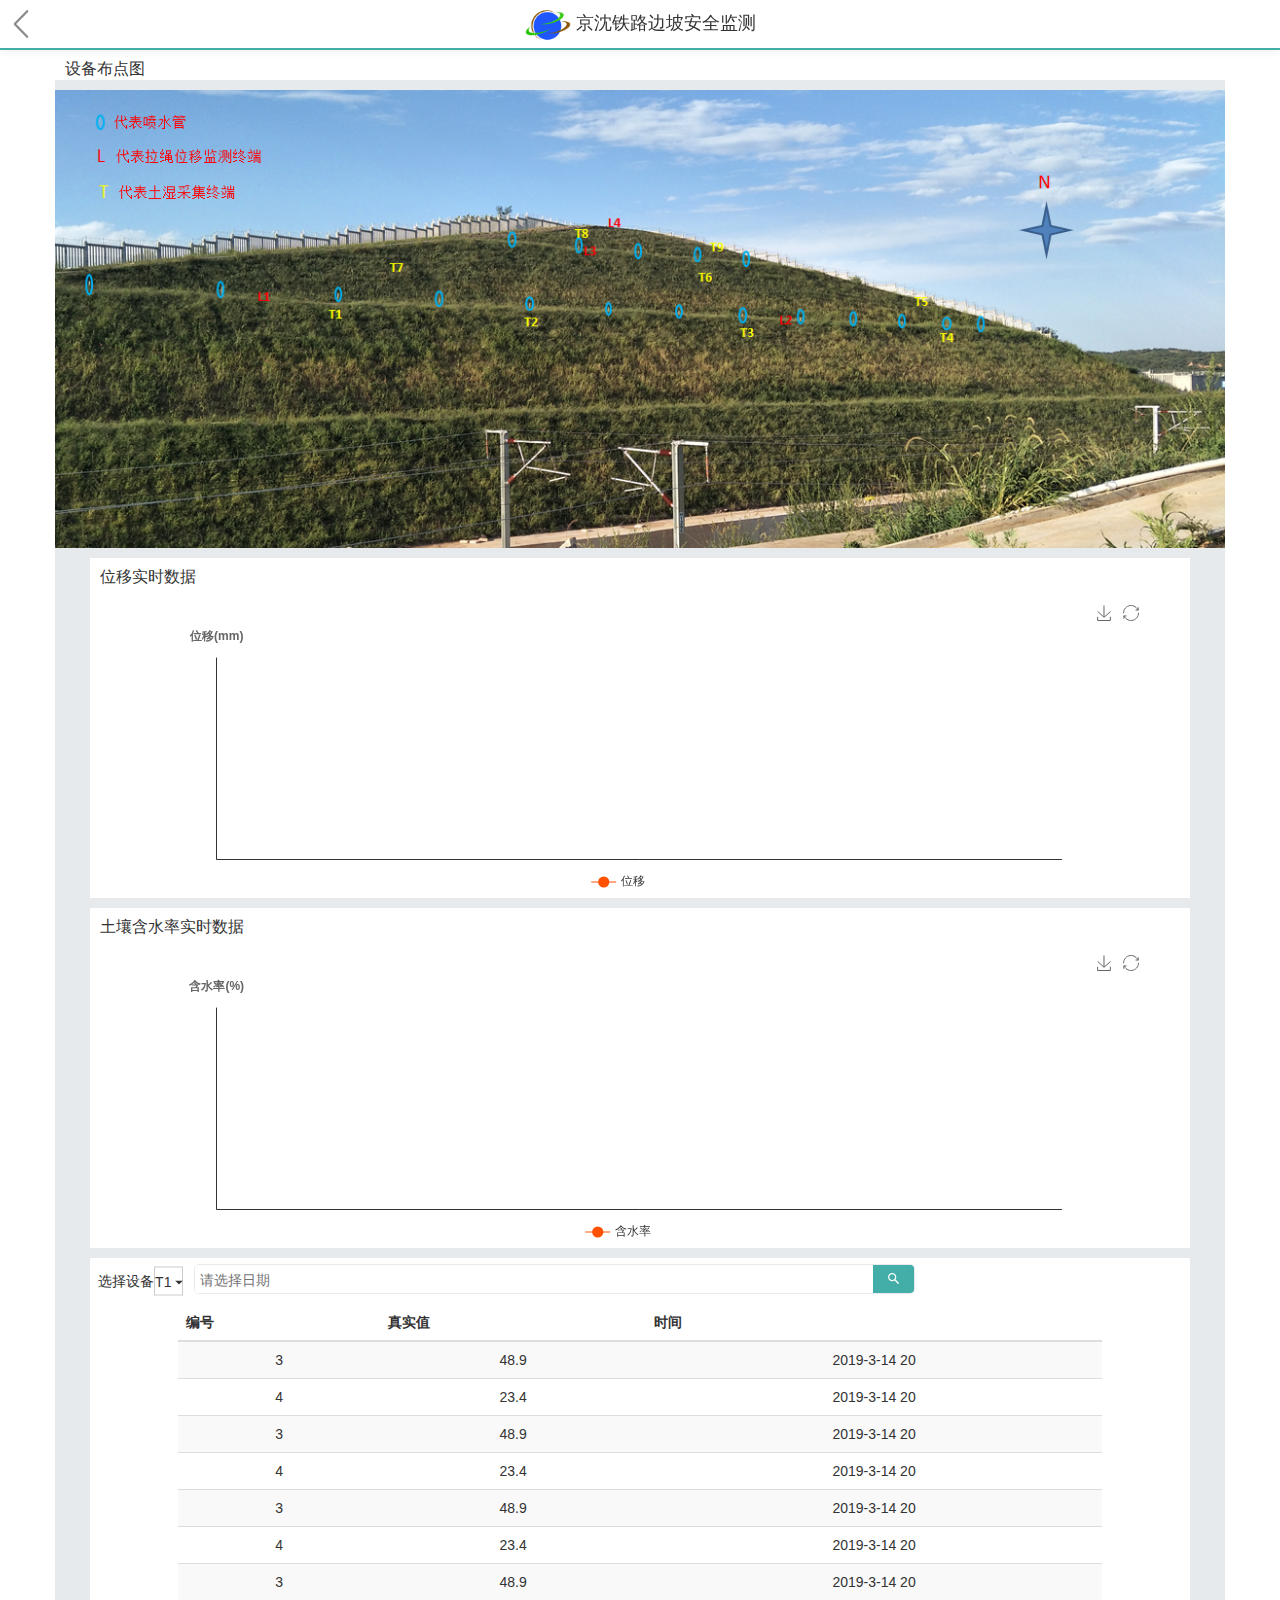
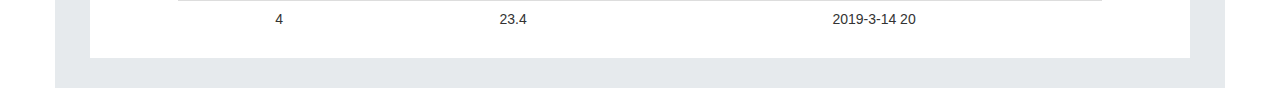
==== index.html @ e41fd91d "'jingshen'" ====
<!DOCTYPE html>
<html lang="en">
<head>
	<meta charset="utf-8">
	<meta http-equiv="X-UA-Compatible" content="IE=edge">
	<meta name="viewport" content="width=device-width, initial-scale=1">

	<link rel="stylesheet" href="./css/reset.css">
	<link rel="stylesheet" href="./css/index.css">
	<link rel="stylesheet" href="./css/bootstrap.css"/>

	<link href="css/mobiscroll.css" rel="stylesheet" />
	<link href="css/mobiscroll_date.css" rel="stylesheet" />
	<title>title</title>
</head>
<body>
	<div class="body">
		<div class="header">
			<img class="jiantou" src="./images/jiantou.png" alt="">
			<img src="./images/980.png" alt="">
			<span>京沈铁路边坡安全监测</span>
		</div>
		<div class="container">
			<div class="index_header1">
				<p>设备布点图</p>
				<div class="p1">
					<img src="./images/cheng.png" alt="" class="img-responsive center-block">
				</div>
			</div>
			<div class="chart_1 index" id="chart_1">
				<p>位移实时数据</p>
				<div id="main_1"></div>
			</div>
			<div class="chart_2 index" id="chart_1_1">
				<p>土壤含水率实时数据</p>
				<div id="main_2"></div>
			</div>
			<div class="history" id="history">
				<div class="history_header">
					<p class="jk">选择设备</p>
					<div class="dropdown">
						<button class="btn btn-default dropdown-toggle" type="button" id="dropdownMenu1" data-toggle="dropdown" aria-haspopup="true" aria-expanded="true">
							T1
							<span class="caret"></span>
						</button>
						<ul id="select1" class="dropdown-menu che" aria-labelledby="dropdownMenu1">
							<li><a href="javascript:;">T1</a></li>
							<li><a href="javascript:;">T2</a></li>
							<li><a href="javascript:;">T3</a></li>
							<li><a href="javascript:;">T4</a></li>
							<li><a href="javascript:;">T5</a></li>
							<li><a href="javascript:;">T6</a></li>
							<li><a href="javascript:;">T7</a></li>
							<li><a href="javascript:;">T8</a></li>
							<li><a href="javascript:;">T9</a></li>
							<li><a href="javascript:;">L1</a></li>
							<li><a href="javascript:;">L2</a></li>
							<li><a href="javascript:;">L3</a></li>
							<li><a href="javascript:;">L4</a></li>
						</ul>
					</div>
					<div class="time_div">
						<div class="start_">
							<!--<p>请选择日期</p>-->
							<!--<div class="start_time"></div>--><!--id="end_time"-->
							<input type="text" class="sang_Calender1"
										 name="USER_AGE" id="end_time" readonly class="input" placeholder="请选择日期"/>
							<div class="button_01"></div>
						</div>
						<!--<div class="end_">
							<p>到</p>
							&lt;!&ndash;<div class="end_time"></div>&ndash;&gt;
							<input type="text" class="sang_Calender" id="end_time" placeholder="" />
						</div>-->

					</div>
				</div>
				<div>
						<table class="table table-striped weilan_table">
							<thead>
							<tr>
								<th>编号</th>
								<th>真实值</th>
								<th class="start_n2">时间</th>
							</tr>
							</thead>
							<tbody>
								<tr>
									<td>3</td>
									<td>48.9</td>
									<td class="goal_n2">2019-3-14 20</td>
								</tr>
								<tr>
									<td>4 </td>
									<td>23.4</td>
									<td class="goal_n2">2019-3-14 20</td>
								</tr>
								<tr>
									<td>3</td>
									<td>48.9</td>
									<td class="goal_n2">2019-3-14 20</td>
								</tr>
								<tr>
									<td>4 </td>
									<td>23.4</td>
									<td class="goal_n2">2019-3-14 20</td>
								</tr>
								<tr>
									<td>3</td>
									<td>48.9</td>
									<td class="goal_n2">2019-3-14 20</td>
								</tr>
								<tr>
									<td>4 </td>
									<td>23.4</td>
									<td class="goal_n2">2019-3-14 20</td>
								</tr>
								<tr>
									<td>3</td>
									<td>48.9</td>
									<td class="goal_n2">2019-3-14 20</td>
								</tr>
								<tr>
									<td>4 </td>
									<td>23.4</td>
									<td class="goal_n2">2019-3-14 20</td>
								</tr>
							</tbody>
						</table>
					</div>

			</div>
			<!--<input type="text" name="USER_AGE" id="USER_AGE" readonly
						 class="input" placeholder="请填写你的出生日期" />-->
		</div>
	</div>

	<script src="./js/browser.js"></script> <!--不同浏览器兼容es6-->
	<script src="./js/jquery.min.js"></script>
	<script src="./js/mobiscroll_date.js" charset="gb2312"></script>
	<script src="./js/mobiscroll.js"></script>
	<script src="./js/jquery.cookie.js"></script>
	<script src="./js/echarts.js"></script>
	<script src="./js/monitor.js"></script>
	<script src="./js/base.js"></script>
	<script type="text/javascript" src="./js/datetime.js"></script>
	<script src="./js/bootstrap.js"></script>
	<script type="text/babel" src="./js/index.js"></script>

	<script type="text/javascript">
		$(function () {
			var currYear = (new Date()).getFullYear();
			var opt={};
			opt.date = {preset : 'date'};
			opt.datetime = {preset : 'datetime'};
			opt.time = {preset : 'time'};
			opt.default = {
				theme: 'android-ics light', //皮肤样式
				display: 'modal', //显示方式
				mode: 'scroller', //日期选择模式
				dateFormat: 'yyyy-mm-dd',
				lang: 'zh',
				showNow: true,
				nowText: "今天",
				startYear: currYear - 50, //开始年份
				endYear: currYear + 10 //结束年份
			};

			$("#end_time").mobiscroll($.extend(opt['date'], opt['default']));

		});
	</script>

</body>
</html>
---- css/index.css ----
html,body{
  /*height: 100%;*/
}

.body{
  /*height: 100%;*/
  position: relative;
}
.header{
  width: 100%;
  height: 50px;
  background: #fff;
  display: flex;
  justify-content: center;
  align-items: center;
  border-bottom: 2px solid  #43aea8;
  box-shadow: 0 2px 8px rgba(0,0,0,.06);
  font-size: 18px;
  font-family: 微软雅黑;
  position: fixed;
  top:0;
  z-index: 999;
}
.header img{
  height: 46px;
  margin-right: 5px;
}
.header .jiantou{
  position: absolute;
  left: 8px;
  width: 26px;
  height: 28px;
  margin-right: -1px;
}

.container{
  /*height: 100%;*/
  background: #e6eaed;
  margin-top: 50px;
  padding-bottom: 30px;
}
.index_header1 p,.index p{
  height: 30px;
  background: #fff;
  font-size: 16px;
  line-height: 30px;
  font-family: 微软雅黑;
  padding: 4px 10px;
}
.index_header1 img{
  width: 100%;
}
.index{
  width: 94%;
  background: #fff;
  margin: 10px auto;
}
.index div{
  width: 96%;
  height: 300px;
  /*style="width: 320px;height:280px;"*/
}
.chart_1 div>:nth-child(2){
  width: 35%;
  height: 30%;
  margin-right: 2%;
}
.chart_2 div>:nth-child(2){
  width: 35%;
  height: 69%;
  margin-right: 2%;
  display: none;
}

.history{
  width: 94%;
  background: #fff;
  margin:0 auto;
  padding-bottom: 20px;
}
.history_header{
  height: 46px;
  display:flex;
  justify-content: flex-start;
  margin-left: 8px;
}

.history_header .jk{
  font-size: 14px;
  line-height: 46px;
}
.dropdown{
  width: 30px;
  height: 46px;
  position: relative;
}
.dropdown button{
  position: absolute;
  top:50%;
  transform: translate(0,-50%);
}
.dropdown button{
  width: 29px;
  height: 29px;
}
.time_div{
  width: 66%;
  height: 30px;
  margin: 6px 0 0 10px;
  border: 1px solid #e6eaed;
  border-radius: 5px;
  overflow: hidden;
}
.time_div p{
  width: 90px;
  height: 30px;
  font-size: 14px;
  background: #e6eaed;
  line-height: 30px;
  text-align: center;
  display: inline-block;
}
.time_div input{
  border: 0px solid;
  width: 140px;
  height: 30px;
  padding-left: 5px;
}
.button_01{
  background: #43aea8 url(../images/icon.png) no-repeat -32px -581px;
  width: 41px;
  height: 30px;
  float: right;
  margin-left: 5px;
  cursor: pointer;
  display: inline-block;
}
.history table{
  margin: 0 auto;
  width: 84%;
}
.history table tr{
  height: 37px;
}
.history table th{
  font-size: 14px;
  font-weight: bold;
  border-bottom: 2px solid #ddd;
}
.history table td{
  border-top: 1px solid #ddd;
  text-align: center;
}
.history table tbody>tr:nth-child(odd){
  background: #f9f9f9;
}
---- css/mobiscroll.css ----
.dw-trans .dw-persp {
    overflow: hidden;
    perspective: 1000;
    -webkit-perspective: 1000;
    -moz-perspective: 1000;
}
.dw-trans .dwwb {
    -webkit-backface-visibility: hidden;
}
.dw-in {
    animation-timing-function: ease-out;
    animation-duration: 350ms;
    -webkit-animation-timing-function: ease-out;
    -webkit-animation-duration: 350ms;
    -moz-animation-timing-function: ease-out;
    -moz-animation-duration: 350ms;
}
.dw-out {
    animation-timing-function: ease-in;
    animation-duration: 350ms;
    -webkit-animation-timing-function: ease-in;
    -webkit-animation-duration: 350ms;
    -moz-animation-timing-function: ease-in;
    -moz-animation-duration: 350ms;
}
.dw-flip,
.dw-swing,
.dw-slidehorizontal,
.dw-slidevertical,
.dw-slidedown,
.dw-slideup,
.dw-fade {
    backface-visibility: hidden;
    transform: translateX(0);
    -webkit-backface-visibility: hidden;
    -webkit-transform: translateX(0);
    -moz-backface-visibility: hidden;
    -moz-transform: translateX(0);
}
.dw-swing,
.dw-slidehorizontal,
.dw-slidevertical,
.dw-slidedown,
.dw-slideup,
.dw-fade {
    transform-origin: 0 0;
    -webkit-transform-origin: 0 0;
    -moz-transform-origin: 0 0;
}
.dw-flip,
.dw-pop {
    transform-origin: 50% 50%;
    -webkit-transform-origin: 50% 50%;
    -moz-transform-origin: 50% 50%;
}
.dw-pop.dw-in {
    opacity: 1;
    transform: scale(1);
    animation-name: dw-p-in;
    -webkit-animation-name: dw-p-in;
    -webkit-transform: scale(1);
    -moz-animation-name: dw-p-in;
    -moz-transform: scale(1);
}
.dw-pop.dw-out {
    opacity: 0;
    animation-name: dw-p-out;
    -webkit-animation-name: dw-p-out;
    -moz-animation-name: dw-p-out;
}
.dw-flip.dw-in {
    opacity: 1;
    transform: scale(1);
    animation-name: dw-fl-in;
    -webkit-animation-name: dw-fl-in;
    -webkit-transform: scale(1);
    -moz-animation-name: dw-fl-in;
    -moz-transform: scale(1);
}
.dw-flip.dw-out {
    opacity: 0;
    animation-name: dw-fl-out;
    -webkit-animation-name: dw-fl-out;
    -moz-animation-name: dw-fl-out;
}
.dw-swing.dw-in {
    opacity: 1;
    transform: scale(1);
    animation-name: dw-sw-in;
    -webkit-animation-name: dw-sw-in;
    -webkit-transform: scale(1);
    -moz-animation-name: dw-sw-in;
    -moz-transform: scale(1);
}
.dw-swing.dw-out {
    opacity: 0;
    animation-name: dw-sw-out;
    -webkit-animation-name: dw-sw-out;
    -moz-animation-name: dw-sw-out;
}
.dw-slidehorizontal.dw-in {
    opacity: 1;
    transform: scale(1);
    animation-name: dw-sh-in;
    -webkit-animation-name: dw-sh-in;
    -webkit-transform: scale(1);
    -moz-animation-name: dw-sh-in;
    -moz-transform: scale(1);
}
.dw-slidehorizontal.dw-out {
    opacity: 0;
    animation-name: dw-sh-out;
    -webkit-animation-name: dw-sh-out;
    -moz-animation-name: dw-sh-out;
}
.dw-slidevertical.dw-in {
    opacity: 1;
    animation-name: dw-dw-sv-in;
    transform: scale(1);
    -webkit-animation-name: dw-dw-sv-in;
    -webkit-transform: scale(1);
    -moz-animation-name: dw-dw-sv-in;
    -moz-transform: scale(1);
}
.dw-slidevertical.dw-out {
    opacity: 0;
    animation-name: dw-sv-out;
    -webkit-animation-name: dw-sv-out;
    -moz-animation-name: dw-sv-out;
}
.dw-slidedown.dw-in {
    animation-name: dw-sd-in;
    transform: scale(1);
    -webkit-animation-name: dw-sd-in;
    -webkit-transform: scale(1);
    -moz-animation-name: dw-sd-in;
    -moz-transform: scale(1);
}
.dw-slidedown.dw-out {
    animation-name: dw-sd-out;
    -webkit-animation-name: dw-sd-out;
    -moz-animation-name: dw-sd-out;
}
.dw-slideup.dw-in {
    transform: scale(1);
    animation-name: dw-su-in;
    -webkit-animation-name: dw-su-in;
    -webkit-transform: scale(1);
    -moz-animation-name: dw-su-in;
    -moz-transform: scale(1);
}
.dw-slideup.dw-out {
    animation-name: dw-su-out;
    -webkit-animation-name: dw-su-out;
    -moz-animation-name: dw-su-out;
}
.dw-fade.dw-in {
    opacity: 1;
    animation-name: dw-f-in;
    -webkit-animation-name: dw-f-in;
    -moz-animation-name: dw-f-in;
}
.dw-fade.dw-out {
    opacity: 0;
    animation-name: dw-f-out;
    -webkit-animation-name: dw-f-out;
    -moz-animation-name: dw-f-out;
}
/* Fade in */
@keyframes dw-f-in {
    from {
        opacity: 0;
    }
    to {
        opacity: 1;
    }
}
@-webkit-keyframes dw-f-in {
    from {
        opacity: 0;
    }
    to {
        opacity: 1;
    }
}
@-moz-keyframes dw-f-in {
    from {
        opacity: 0;
    }
    to {
        opacity: 1;
    }
}
/* Fade out */
@keyframes dw-f-out {
    from {
        opacity: 1;
    }
    to {
        opacity: 0;
    }
}
@-webkit-keyframes dw-f-out {
    from {
        opacity: 1;
    }
    to {
        opacity: 0;
    }
}
@-moz-keyframes dw-f-out {
    from {
        opacity: 1;
    }
    to {
        opacity: 0;
    }
}
/* Pop in */
@keyframes dw-p-in {
    from {
        opacity: 0;
        transform: scale(0.8);
    }
    to {
        opacity: 1;
        transform: scale(1);
    }
}
@-webkit-keyframes dw-p-in {
    from {
        opacity: 0;
        -webkit-transform: scale(0.8);
    }
    to {
        opacity: 1;
        -webkit-transform: scale(1);
    }
}
@-moz-keyframes dw-p-in {
    from {
        opacity: 0;
        -moz-transform: scale(0.8);
    }
    to {
        opacity: 1;
        -moz-transform: scale(1);
    }
}
/* Pop out */
@keyframes dw-p-out {
    from {
        opacity: 1;
        transform: scale(1);
    }
    to {
        opacity: 0;
        transform: scale(0.8);
    }
}
@-webkit-keyframes dw-p-out {
    from {
        opacity: 1;
        -webkit-transform: scale(1);
    }
    to {
        opacity: 0;
        -webkit-transform: scale(0.8);
    }
}
@-moz-keyframes dw-p-out {
    from {
        opacity: 1;
        -moz-transform: scale(1);
    }
    to {
        opacity: 0;
        -moz-transform: scale(0.8);
    }
}
/* Flip in */
@keyframes dw-fl-in {
    from {
        opacity: 0;
        transform: rotateY(90deg);
    }
    to {
        opacity: 1;
        transform: rotateY(0);
    }
}
@-webkit-keyframes dw-fl-in {
    from {
        opacity: 0;
        -webkit-transform: rotateY(90deg);
    }
    to {
        opacity: 1;
        -webkit-transform: rotateY(0);
    }
}
@-moz-keyframes dw-fl-in {
    from {
        opacity: 0;
        -moz-transform: rotateY(90deg);
    }
    to {
        opacity: 1;
        -moz-transform: rotateY(0);
    }
}
/* Flip out */
@keyframes dw-fl-out {
    from {
        opacity: 1;
        transform: rotateY(0deg);
    }
    to {
        opacity: 0;
        transform: rotateY(-90deg);
    }
}
@-webkit-keyframes dw-fl-out {
    from {
        opacity: 1;
        -webkit-transform: rotateY(0deg);
    }
    to {
        opacity: 0;
        -webkit-transform: rotateY(-90deg);
    }
}
@-moz-keyframes dw-fl-out {
    from {
        opacity: 1;
        -moz-transform: rotateY(0deg);
    }
    to {
        opacity: 0;
        -moz-transform: rotateY(-90deg);
    }
}
/* Swing in */
@keyframes dw-sw-in {
    from {
        opacity: 0;
        transform: rotateY(-90deg);
    }
    to {
        opacity: 1;
        transform: rotateY(0deg);
    }
}
@-webkit-keyframes dw-sw-in {
    from {
        opacity: 0;
        -webkit-transform: rotateY(-90deg);
    }
    to {
        opacity: 1;
        -webkit-transform: rotateY(0deg);
    }
}
@-moz-keyframes dw-sw-in {
    from {
        opacity: 0;
        -moz-transform: rotateY(-90deg);
    }
    to {
        opacity: 1;
        -moz-transform: rotateY(0deg);
    }
}
/* Swing out */
@keyframes dw-sw-out {
    from {
        opacity: 1;
        transform: rotateY(0deg);
    }
    to {
        opacity: 0;
        transform: rotateY(-90deg);
    }
}
@-webkit-keyframes dw-sw-out {
    from {
        opacity: 1;
        -webkit-transform: rotateY(0deg);
    }
    to {
        opacity: 0;
        -webkit-transform: rotateY(-90deg);
    }
}
@-moz-keyframes dw-sw-out {
    from {
        opacity: 1;
        -moz-transform: rotateY(0deg);
    }
    to {
        opacity: 0;
        -moz-transform: rotateY(-90deg);
    }
}
/* Slide horizontal in */
@keyframes dw-sh-in {
    from {
        opacity: 0;
        transform: translateX(-100%);
    }
    to {
        opacity: 1;
        transform: translateX(0);
    }
}
@-webkit-keyframes dw-sh-in {
    from {
        opacity: 0;
        -webkit-transform: translateX(-100%);
    }
    to {
        opacity: 1;
        -webkit-transform: translateX(0);
    }
}
@-moz-keyframes dw-sh-in {
    from {
        opacity: 0;
        -moz-transform: translateX(-100%);
    }
    to {
        opacity: 1;
        -moz-transform: translateX(0);
    }
}
/* Slide horizontal out */
@keyframes dw-sh-out {
    from {
        opacity: 1;
        transform: translateX(0);
    }
    to {
        opacity: 0;
        transform: translateX(100%);
    }
}
@-webkit-keyframes dw-sh-out {
    from {
        opacity: 1;
        -webkit-transform: translateX(0);
    }
    to {
        opacity: 0;
        -webkit-transform: translateX(100%);
    }
}
@-moz-keyframes dw-sh-out {
    from {
        opacity: 1;
        -moz-transform: translateX(0);
    }
    to {
        opacity: 0;
        -moz-transform: translateX(100%);
    }
}
/* Slide vertical in */
@keyframes dw-dw-sv-in {
    from {
        opacity: 0;
        transform: translateY(-100%);
    }
    to {
        opacity: 1;
        transform: translateY(0);
    }
}
@-webkit-keyframes dw-dw-sv-in {
    from {
        opacity: 0;
        -webkit-transform: translateY(-100%);
    }
    to {
        opacity: 1;
        -webkit-transform: translateY(0);
    }
}
@-moz-keyframes dw-dw-sv-in {
    from {
        opacity: 0;
        -moz-transform: translateY(-100%);
    }
    to {
        opacity: 1;
        -moz-transform: translateY(0);
    }
}
/* Slide vertical out */
@keyframes dw-sv-out {
    from {
        opacity: 1;
        transform: translateY(0);
    }
    to {
        opacity: 0;
        transform: translateY(100%);
    }
}
@-webkit-keyframes dw-sv-out {
    from {
        opacity: 1;
        -webkit-transform: translateY(0);
    }
    to {
        opacity: 0;
        -webkit-transform: translateY(100%);
    }
}
@-moz-keyframes dw-sv-out {
    from {
        opacity: 1;
        -moz-transform: translateY(0);
    }
    to {
        opacity: 0;
        -moz-transform: translateY(100%);
    }
}
/* Slide Down In */
@keyframes dw-sd-in {
    from {
        transform: translateY(-100%);
    }
    to {
        transform: translateY(0);
    }
}
@-webkit-keyframes dw-sd-in {
    from {
        opacity: 1;
        -webkit-transform: translateY(-100%);
    }
    to {
        opacity: 1;
        -webkit-transform: translateY(0);
    }
}
@-moz-keyframes dw-sd-in {
    from {
        -moz-transform: translateY(-100%);
    }
    to {
        -moz-transform: translateY(0);
    }
}
/* Slide down out */
@keyframes dw-sd-out {
    from {
        transform: translateY(0);
    }
    to {
        transform: translateY(-100%);
    }
}
@-webkit-keyframes dw-sd-out {
    from {
        opacity: 1;
        -webkit-transform: translateY(0);
    }
    to {
        opacity: 1;
        -webkit-transform: translateY(-100%);
    }
}
@-moz-keyframes dw-sd-out {
    from {
        -moz-transform: translateY(0);
    }
    to {
        -moz-transform: translateY(-100%);
    }
}
/* Slide Up In */
@keyframes dw-su-in {
    from {
        transform: translateY(100%);
    }
    to {
        transform: translateY(0);
    }
}
@-webkit-keyframes dw-su-in {
    from {
        opacity: 1;
        -webkit-transform: translateY(100%);
    }
    to {
        opacity: 1;
        -webkit-transform: translateY(0);
    }
}
@-moz-keyframes dw-su-in {
    from {
        -moz-transform: translateY(100%);
    }
    to {
        -moz-transform: translateY(0);
    }
}
/* Slide up out */
@keyframes dw-su-out {
    from {
        transform: translateY(0);
    }
    to {
        transform: translateY(100%);
    }
}
@-webkit-keyframes dw-su-out {
    from {
        opacity: 1;
        -webkit-transform: translateY(0);
    }
    to {
        opacity: 1;
        -webkit-transform: translateY(100%);
    }
}
@-moz-keyframes dw-su-out {
    from {
        -moz-transform: translateY(0);
    }
    to {
        -moz-transform: translateY(100%);
    }
}
---- css/mobiscroll_date.css ----
/* Datewheel overlay */
.dw {
    position: absolute;
    top: 5%;
    left: 0;
    z-index: 1001;
    color: #000;
    font-family: arial, verdana, sans-serif;
    font-size: 12px;
    text-shadow: none;
    box-sizing: border-box;
    -webkit-box-sizing: border-box;
    -moz-box-sizing: border-box;
    -webkit-user-select: none;
    -moz-user-select: none;
    -ms-user-select: none;
    -ms-touch-action: none;
    -webkit-tap-highlight-color: rgba(0, 0, 0, 0);
}
.dwi {
    position: static;
    margin: 5px;
    display: inline-block;
}
.dwwr {
    min-width: 170px;
    zoom: 1;
    padding: 0 10px;
    text-align: center;
}
/* Datewheel overlay background */
.dw-persp, .dwo {
    width: 100%;
    height: 100%;
    position: absolute;
    top: 0;
    left: 0;
    z-index: 1001;
}
.dwo {
    background: #000;
    opacity: .7;
    filter: Alpha(Opacity=70);
}
/* Bubble positionings */
.dw-bubble .dw {
    margin: 20px 0;
}
.dw-bubble .dw-arrw {
    position: absolute;
    left: 0;
    width: 100%;
}
.dw-bubble-top .dw-arrw {
    bottom: -36px;
}
.dw-bubble-bottom .dw-arrw {
    top: -36px;
}
.dw-bubble .dw-arrw-i {
    margin: 0 30px;
    position: relative;
    height: 36px;
}
.dw-bubble .dw-arr {
    display: block;
}
.dw-arr {
    display: none;
    position: absolute;
    left: 0;
    width: 0;
    height: 0;
    border-width: 18px 18px;
    border-style: solid;
    margin-left: -18px;
}
.dw-bubble-bottom .dw-arr {
    top: 0;
    border-color: transparent transparent #fff transparent;
}
.dw-bubble-top .dw-arr {
    bottom: 0;
    border-color: #fff transparent transparent transparent;
}
/* Datewheel wheel container wrapper */
.dwc {
    float: none;
    margin: 0 2px 5px 2px;
    padding-top: 30px;
    display: inline-block;
}
.dwcc {
    clear: both;
}
/* Datewheel label */
.dwl {
    text-align: center;
    line-height: 30px;
    height: 30px;
    white-space: nowrap;
    position: absolute;
    top: -30px;
    width: 100%;
}
/* Datewheel value */
.dwv {
    padding: 10px 0;
    border-bottom: 1px solid #000;
}
/* Datewheel wheel container */
.dwrc {
    -webkit-border-radius: 3px;
    border-radius: 3px;
}
.dwwc {
    margin: 0;
    padding: 0 2px;
    position: relative;
    background: #000;
    zoom: 1;
}
/* Datewheel wheels */
.dwwl {
    margin: 4px 2px;
    position: relative;
    z-index: 5;
}
.dww {
    margin: 0 2px;
    overflow: hidden;
    position: relative;
}
.dwsc .dwwl {
    background: #888;
    background: linear-gradient(#000 0%,#333 35%, #888 50%,#333 65%,#000 100%);
    background: -webkit-gradient(linear,left bottom,left top,from(#000),color-stop(0.35, #333),color-stop(0.50, #888),color-stop(0.65, #333),to(#000));
    background: -moz-linear-gradient(#000 0%,#333 35%, #888 50%,#333 65%,#000 100%);
    background: -o-linear-gradient(#000 0%,#333 35%, #888 50%,#333 65%,#000 100%);
}
.dwsc .dww {
    color: #fff;
    background: #444;
    background: linear-gradient(#000 0%,#444 45%, #444 55%, #000 100%);
    background: -webkit-gradient(linear,left bottom,left top,from(#000),color-stop(0.45, #444),color-stop(0.55, #444),to(#000));
    background: -moz-linear-gradient(#000 0%,#444 45%, #444 55%, #000 100%);
    background: -o-linear-gradient(#000 0%,#444 45%, #444 55%, #000 100%);
}
.dw-bf {
    -webkit-perspective: 1000;
    -webkit-backface-visibility: hidden;
}
.dw-ul {
    position: relative;
    z-index: 2;
}
.dw-li {
    padding: 0 5px;
    display: block;
    text-align: center;
    line-height: 40px;
    font-size: 26px;
    white-space: nowrap;
    text-shadow: 0 1px 1px #000;
    vertical-align: bottom;
    opacity: .3;
    filter: Alpha(Opacity=30);
}
/* Higlighted */
.dw-li.dw-hl {
    background: #fff;
    background: rgba(255,255,255,.3);
}
/* Valid entry */
.dw-li.dw-v {
    opacity: 1;
    filter: Alpha(Opacity=100);
}
/* Hidden entry */
.dw-li.dw-h {
    visibility: hidden;
}
.dw-i {
    position: relative;
    height: 100%;
}
/* Wheel +/- buttons */
.dwwb {
    position: absolute;
    z-index: 4;
    left: 0;
    cursor: pointer;
    width: 100%;
    height: 40px;
    text-align: center;
    opacity: 1;
    transition: opacity .2s linear;
    -webkit-transition: opacity .2s linear;
}
.dwa .dwwb {
    opacity: 0;
}
.dwwbp {
    top: 0;
    -webkit-border-radius: 3px 3px 0 0;
    border-radius: 3px 3px 0 0;
    font-size: 40px;
}
.dwwbm {
    bottom: 0;
    -webkit-border-radius: 0 0 3px 3px;
    border-radius: 0 0 3px 3px;
    font-size: 32px;
    font-weight: bold;
}
.dwpm .dwwc {
    background: transparent;
}
.dwpm .dww {
    margin: 0;
}
.dwpm .dw-li {
    text-shadow: none;
}
.dwpm .dwwol {
    display: none;
}
/* Datewheel wheel overlay */
.dwwo {
    position: absolute;
    z-index: 3;
    top: 0;
    left: 0;
    width: 100%;
    height: 100%;
    background: linear-gradient(#000 0%,rgba(44,44,44,0) 52%, rgba(44,44,44,0) 48%, #000 100%);
    background: -webkit-gradient(linear,left bottom,left top,from(#000),color-stop(0.52, rgba(44,44,44,0)),color-stop(0.48, rgba(44,44,44,0)),to(#000));
    background: -moz-linear-gradient(#000 0%,rgba(44,44,44,0) 52%, rgba(44,44,44,0) 48%, #000 100%);
    background: -o-linear-gradient(#000 0%,rgba(44,44,44,0) 52%, rgba(44,44,44,0) 48%, #000 100%);
}
/* Background line */
.dwwol {
    position: absolute;
    z-index: 1;
    top: 50%;
    left: 0;
    width: 100%;
    height: 0;
    margin-top: -1px;
    border-top: 1px solid #333;
    border-bottom: 1px solid #555;
}
/* Datewheel button */
.dwbg .dwb {
    cursor: pointer;
    overflow: hidden;
    display: block;
    height: 40px;
    line-height: 40px;
    padding: 0 15px;
    margin: 0 2px;
    font-size: 14px;
    font-weight: bold;
    text-decoration: none;
    text-shadow: 0 -1px 1px #000;
    border-radius: 5px;
    box-shadow: 0 1px 3px rgba(0,0,0,0.5);
    color: #fff;
    background: #000;
    background: linear-gradient(#6e6e6e 50%,#000 50%);
    background: -webkit-gradient(linear,left bottom,left top,color-stop(0.5, #000),color-stop(0.5, #6e6e6e));
    background: -moz-linear-gradient(#6e6e6e 50%,#000 50%);
    background: -o-linear-gradient(#6e6e6e 50%,#000 50%);
    white-space: nowrap;
    text-overflow: ellipsis;
    -webkit-box-shadow: 0 1px 3px rgba(0,0,0,0.5);
    -webkit-border-radius: 5px;
}
/* Datewheel button container */
.dwbc {
    padding: 5px 0;
    text-align: center;
    clear: both;
}
.dwbc:after {
    content: '';
    display: block;
    clear: both;
}
/* Datewheel button wrapper */
.dwbw {
    display: inline-block;
    float: left;
    width: 50%;
    position: relative;
    z-index: 5;
}
.dwbc-p .dwbw {
    width: 33.33%;
}
/* Hidden label */
.dwhl {
    padding-top: 10px;
}
.dwhl .dwl {
    display: none;
}
/* Multiple selection */
.dwms .dwwms .dw-li {
    padding: 0 40px;
    position: relative;
}
.dwms .dw-msel:after {
    width: 40px;
    text-align: center;
    position: absolute;
    top: 0;
    left: 0;
    content: '?';
}
/* Backgrounds */
.dwbg {
    background: #fff;
    border-radius: 3px;
    -webkit-border-radius: 3px;
}
.dwbg .dwpm .dwwl {
    border: 1px solid #aaa;
}
.dwbg .dwpm .dww {
    color: #000;
    background: #fff;
    -webkit-border-radius: 3px;
}
.dwbg .dwwb {
    background: #ccc;
    color: #888;
    text-shadow: 0 -1px 1px #333;
    box-shadow: 0 0 5px #333;
    -webkit-box-shadow: 0 0 5px #333;
}
.dwbg .dwwbp {
    background: linear-gradient(#f7f7f7,#bdbdbd);
    background: -webkit-gradient(linear,left bottom,left top,from(#bdbdbd),to(#f7f7f7));
    background: -moz-linear-gradient(#f7f7f7,#bdbdbd);
    background: -o-linear-gradient(#f7f7f7,#bdbdbd);
}
.dwbg .dwwbm {
    background: linear-gradient(#bdbdbd,#f7f7f7);
    background: -webkit-gradient(linear,left bottom,left top,from(#f7f7f7),to(#bdbdbd));
    background: -moz-linear-gradient(#bdbdbd,#f7f7f7);
    background: -o-linear-gradient(#bdbdbd,#f7f7f7);
}
.dwbg .dwb-a {
    background: #3c7500;
    background: linear-gradient(#94c840 50%,#3c7500 50%);
    background: -webkit-gradient(linear,left bottom,left top,color-stop(0.5, #3c7500),color-stop(0.5, #94c840));
    background: -moz-linear-gradient(#94c840 50%,#3c7500 50%);
    background: -o-linear-gradient(#94c840 50%,#3c7500 50%);
}
.dwbg .dwwl .dwb-a {
    background: #3c7500;
    background: linear-gradient(#94c840,#3c7500);
    background: -webkit-gradient(linear,left bottom,left top,from(#3c7500),to(#94c840));
    background: -moz-linear-gradient(#94c840,#3c7500);
    background: -o-linear-gradient(#94c840,#3c7500);
}

/* Android ICS skin */
.android-ics .dw {
    padding: 0;
    color: #31b6e7;
    background: #292829;
}
.android-ics .dw .dwwc,
.android-ics .dw .dwwl,
.android-ics .dw .dww,
.android-ics .dw .dwb,
.android-ics .dw .dwpm .dww {
    background: none;
}
.android-ics .dwwr {
    padding: 0;
}
.android-ics .dwc {
    margin: 0;
    padding: 30px 10px 1px 10px;
}
.android-ics .dwhl {
    padding: 1px 10px;
}
.android-ics .dwv {
    height: 36px;
    line-height: 36px;
    padding: 0;
    border-bottom: 2px solid #31b6e7;
    font-size: 18px;
}
.android-ics .dwwl {
    margin: 0 2px;
}
.android-ics .dww,
.android-ics .dw .dwpm .dwwl,
.android-ics .dw .dwpm .dww {
    border: 0;
}
.android-ics .dww .dw-li {
    color: #fff;
    font-size: 18px;
    text-shadow: none;
}
.android-ics .dww .dw-li.dw-hl {
    background: #31b6e7;
    background: rgba(49,182,231,.5);
}
.android-ics .dwwo {
    background: linear-gradient(#282828 0%,rgba(40,40,40,0) 52%, rgba(40,40,40,0) 48%, #282828 100%);
    background: -webkit-gradient(linear,left bottom,left top,from(#282828),color-stop(0.52, rgba(40,40,40,0)),color-stop(0.48, rgba(40,40,40,0)),to(#282828));
    background: -moz-linear-gradient(#282828 0%,rgba(40,40,40,0) 52%, rgba(40,40,40,0) 48%, #282828 100%);
    background: -o-linear-gradient(#282828 0%,rgba(40,40,40,0) 52%, rgba(40,40,40,0) 48%, #282828 100%);
}
.android-ics .dw .dwwb {
    background: #292829;
    box-shadow: none;
    -webkit-box-shadow: none;
}
.android-ics .dwwb span {
    display: none;
}
.android-ics .dwwb:after {
    position: absolute;
    top: 50%;
    left: 50%;
    margin-top: -8px;
    margin-left: -8px;
    color: #7e7e7e;
    width: 0;
    height: 0;
    border-width: 8px;
    border-style: solid;
    content: '';
}
.android-ics .dwwbm {
    top: 0;
    bottom: auto;
}
.android-ics .dwwbp {
    bottom: 0;
    top: auto;
}
.android-ics .dwwbm:after {
    border-color: transparent transparent #7e7e7e transparent;
}
.android-ics .dwwbp:after {
    border-color: #7e7e7e transparent transparent transparent;
}
.android-ics .dw .dwwl .dwb-a {
    background: #292829;
}
.android-ics .dwwbm.dwb-a:after {
    border-color: transparent transparent #319abd transparent;
}
.android-ics .dwwbp.dwb-a:after {
    border-color: #319abd transparent transparent transparent;
}
.android-ics .dw .dwwol {
    width: 60%;
    left: 20%;
    height: 36px;
    border-top: 2px solid #31b6e7;
    border-bottom: 2px solid #31b6e7;
    margin-top: -20px;
    display: block;
}
.android-ics .dwbc {
    border-top: 1px solid #424542;
    padding: 0;
}
.android-ics .dw .dwb {
    height: 36px;
    line-height: 36px;
    padding: 0;
    margin: 0;
    font-weight: normal;
    text-shadow: none;
    box-shadow: none;
    border-radius: 0;
    -webkit-border-radius: 0;
    -webkit-box-shadow: none;
}
.android-ics .dw .dwb-a {
    background: #29799c;
}
.android-ics .dwb-s .dwb, .android-ics .dwb-n .dwb {
    border-right: 1px solid #424542;
}
/* Docked */
.android-ics.dw-bottom .dw, .android-ics.dw-top .dw {
    border-radius: 0;
    -webkit-border-radius: 0;
}
/* Multiple select */
.android-ics .dwwms .dwwol {
    display: none;
}
.android-ics .dwwms .dw-li {
    padding-left: 5px;
    padding-right: 36px;
}
.android-ics .dwwms .dw-li:after {
    content: '';
    position: absolute;
    top: 50%;
    left: auto;
    right: 10px;
    width: 14px;
    height: 14px;
    margin-top: -9px;
    color: #31b6e7;
    line-height: 14px;
    border: 1px solid #424542;
    text-shadow: 0 0 5px #29799c;
}
.android-ics .dwwms .dw-msel:after {
    content: '?';
}
/* Light version */
.android-ics.light .dw {
    background: #f5f5f5;
}
.android-ics.light .dww .dw-li {
    color: #000;
}
.android-ics.light .dwwo {
    background: linear-gradient(#f5f5f5 0%,rgba(245,245,245,0) 52%, rgba(245,245,245,0) 48%, #f5f5f5 100%);
    background: -webkit-gradient(linear,left bottom,left top,from(#f5f5f5),color-stop(0.52, rgba(245,245,245,0)),color-stop(0.48, rgba(245,245,245,0)),to(#f5f5f5));
    background: -moz-linear-gradient(#f5f5f5 0%,rgba(245,245,245,0) 52%, rgba(245,245,245,0) 48%, #f5f5f5 100%);
    background: -o-linear-gradient(#f5f5f5 0%,rgba(245,245,245,0) 52%, rgba(245,245,245,0) 48%, #f5f5f5 100%);
}
.android-ics.light .dw .dwwb {
    background: #f5f5f5;
    color: #f5f5f5;
}
.android-ics.light .dwbc {
    border-top: 1px solid #dbdbdb;
}
.android-ics.light .dwb {
    color: #000;
}
.android-ics.light .dwb-a {
    color: #fff;
}
.android-ics.light .dwb-s .dwb, .android-ics.light .dwb-n .dwb {
    border-right: 1px solid #dbdbdb;
}
/* Bubble positioning */
.android-ics .dw-bubble-bottom .dw-arr {
    border-color: transparent transparent #292829 transparent;
}
.android-ics .dw-bubble-top .dw-arr {
    border-color: #292829 transparent transparent transparent;
}
/* Bubble positioning */
.android-ics.light .dw-bubble-bottom .dw-arr {
    border-color: transparent transparent #f5f5f5 transparent;
}
.android-ics.light .dw-bubble-top .dw-arr {
    border-color: #f5f5f5 transparent transparent transparent;
}
/* Multiple select */
.android-ics.light .dwwms .dw-li:after {
    text-shadow: 0 0 5px #31b6e7;
}
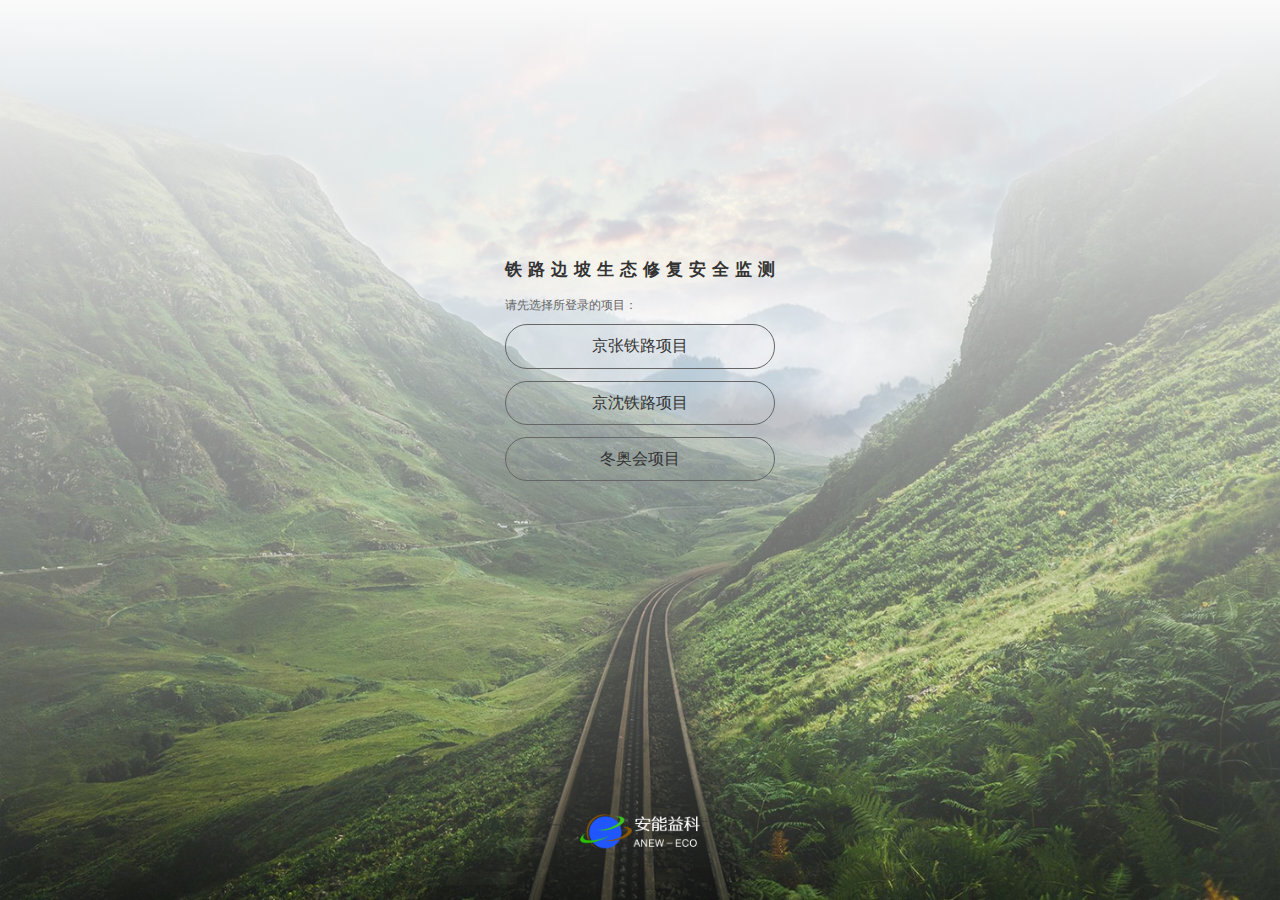
==== commit 056cfdb6: "京张数据还有些问题" ====
--- a/index.html
+++ b/index.html
@@ -9,24 +9,20 @@
 	<link rel="stylesheet" href="./css/index.css">
 	<link rel="stylesheet" href="./css/bootstrap.css"/>
 
+
 	<link href="css/mobiscroll.css" rel="stylesheet" />
 	<link href="css/mobiscroll_date.css" rel="stylesheet" />
-	<title>title</title>
+	<title>监测</title>
 </head>
 <body>
 	<div class="body">
 		<div class="header">
 			<img class="jiantou" src="./images/jiantou.png" alt="">
 			<img src="./images/980.png" alt="">
-			<span>京沈铁路边坡安全监测</span>
+			<span></span>
 		</div>
-		<div class="container">
-			<div class="index_header1">
-				<p>设备布点图</p>
-				<div class="p1">
-					<img src="./images/cheng.png" alt="" class="img-responsive center-block">
-				</div>
-			</div>
+		<div class="container1">
+			<div class="top_bg"></div>
 			<div class="chart_1 index" id="chart_1">
 				<p>位移实时数据</p>
 				<div id="main_1"></div>
@@ -35,13 +31,19 @@
 				<p>土壤含水率实时数据</p>
 				<div id="main_2"></div>
 			</div>
+			<div class="index_header1">
+				<p>设备布点图</p>
+				<div class="p1">
+					<img src="./images/cheng.png" alt="" class="img-responsive center-block">
+				</div>
+			</div>
 			<div class="history" id="history">
 				<div class="history_header">
 					<p class="jk">选择设备</p>
 					<div class="dropdown">
 						<button class="btn btn-default dropdown-toggle" type="button" id="dropdownMenu1" data-toggle="dropdown" aria-haspopup="true" aria-expanded="true">
 							T1
-							<span class="caret"></span>
+							<!--<span class="caret"></span>-->
 						</button>
 						<ul id="select1" class="dropdown-menu che" aria-labelledby="dropdownMenu1">
 							<li><a href="javascript:;">T1</a></li>
@@ -85,7 +87,7 @@
 							</tr>
 							</thead>
 							<tbody>
-								<tr>
+								<!--<tr>
 									<td>3</td>
 									<td>48.9</td>
 									<td class="goal_n2">2019-3-14 20</td>
@@ -94,37 +96,7 @@
 									<td>4 </td>
 									<td>23.4</td>
 									<td class="goal_n2">2019-3-14 20</td>
-								</tr>
-								<tr>
-									<td>3</td>
-									<td>48.9</td>
-									<td class="goal_n2">2019-3-14 20</td>
-								</tr>
-								<tr>
-									<td>4 </td>
-									<td>23.4</td>
-									<td class="goal_n2">2019-3-14 20</td>
-								</tr>
-								<tr>
-									<td>3</td>
-									<td>48.9</td>
-									<td class="goal_n2">2019-3-14 20</td>
-								</tr>
-								<tr>
-									<td>4 </td>
-									<td>23.4</td>
-									<td class="goal_n2">2019-3-14 20</td>
-								</tr>
-								<tr>
-									<td>3</td>
-									<td>48.9</td>
-									<td class="goal_n2">2019-3-14 20</td>
-								</tr>
-								<tr>
-									<td>4 </td>
-									<td>23.4</td>
-									<td class="goal_n2">2019-3-14 20</td>
-								</tr>
+								</tr>-->
 							</tbody>
 						</table>
 					</div>
@@ -134,10 +106,12 @@
 						 class="input" placeholder="请填写你的出生日期" />-->
 		</div>
 	</div>
-
+	<div class="zhe">
+		<div class="tip"></div>
+	</div>
 	<script src="./js/browser.js"></script> <!--不同浏览器兼容es6-->
 	<script src="./js/jquery.min.js"></script>
-	<script src="./js/mobiscroll_date.js" charset="gb2312"></script>
+	<script src="./js/mobiscroll_date.js" charset="gb2312"></script> <!--日期选择器-->
 	<script src="./js/mobiscroll.js"></script>
 	<script src="./js/jquery.cookie.js"></script>
 	<script src="./js/echarts.js"></script>
--- a/css/index.css
+++ b/css/index.css
@@ -6,6 +6,11 @@
 .body{
   /*height: 100%;*/
   position: relative;
+}
+.top_bg{
+  width: 100%;
+  height: 1px;
+  background: #e6eaed;
 }
 .header{
   width: 100%;
@@ -34,19 +39,26 @@
   margin-right: -1px;
 }
 
-.container{
+.container1{
   /*height: 100%;*/
   background: #e6eaed;
   margin-top: 50px;
   padding-bottom: 30px;
 }
+.index_header1{
+  width: 94%;
+  margin: 10px auto;
+  padding: 0 5px 5px;
+  background: white;
+}
 .index_header1 p,.index p{
   height: 30px;
   background: #fff;
   font-size: 16px;
   line-height: 30px;
   font-family: 微软雅黑;
-  padding: 4px 10px;
+  padding: 1px 10px;
+  margin: 0;
 }
 .index_header1 img{
   width: 100%;
@@ -62,22 +74,36 @@
   /*style="width: 320px;height:280px;"*/
 }
 .chart_1 div>:nth-child(2){
-  width: 35%;
+  width: 37%;
   height: 30%;
   margin-right: 2%;
 }
 .chart_2 div>:nth-child(2){
-  width: 35%;
-  height: 69%;
+  width: 37%;
+  height: 72%;
   margin-right: 2%;
   display: none;
 }
+@media screen and (min-width:900px){
+  .chart_1 div>:nth-child(2){
+    width: 140px;
+    height: 30%;
+    margin-right: 2%;
+  }
+  .chart_2 div>:nth-child(2){
+    width: 140px;
+    height: 72%;
+    margin-right: 2%;
+    display: none;
+  }
+}
+
 
 .history{
   width: 94%;
   background: #fff;
   margin:0 auto;
-  padding-bottom: 20px;
+  padding: 10px 0 20px 0;
 }
 .history_header{
   height: 46px;
@@ -123,9 +149,11 @@
 }
 .time_div input{
   border: 0px solid;
-  width: 140px;
   height: 30px;
   padding-left: 5px;
+  width:-webkit-calc(97% - 42px);
+  width:-moz-calc(97% - 42px);
+  width:calc(97% - 42px);
 }
 .button_01{
   background: #43aea8 url(../images/icon.png) no-repeat -32px -581px;
@@ -144,6 +172,7 @@
   height: 37px;
 }
 .history table th{
+  text-align: center;
   font-size: 14px;
   font-weight: bold;
   border-bottom: 2px solid #ddd;
@@ -154,4 +183,35 @@
 }
 .history table tbody>tr:nth-child(odd){
   background: #f9f9f9;
+}
+.zhe{
+  width: 100%;
+  height: 100%;
+  position: fixed;
+  top:0;
+  background: rgba(148, 148, 148, 0.5);
+  z-index: 9999;
+  display: none;
+}
+.tip{
+  position: absolute;
+  top:50%;
+  left: 50%;
+  transform: translate(-50%,-50%);
+  background: rgba(29, 29, 29, 0.8);
+  color: white;
+  padding: 5px 12px;
+  border-radius: 3px;
+}
+
+#select1 {
+  min-width: 240px;
+  left: -50px;
+}
+#select1 li{
+  float: left;
+  width: 26px;
+}
+#select1 li a{
+  padding: 3px 5px;
 }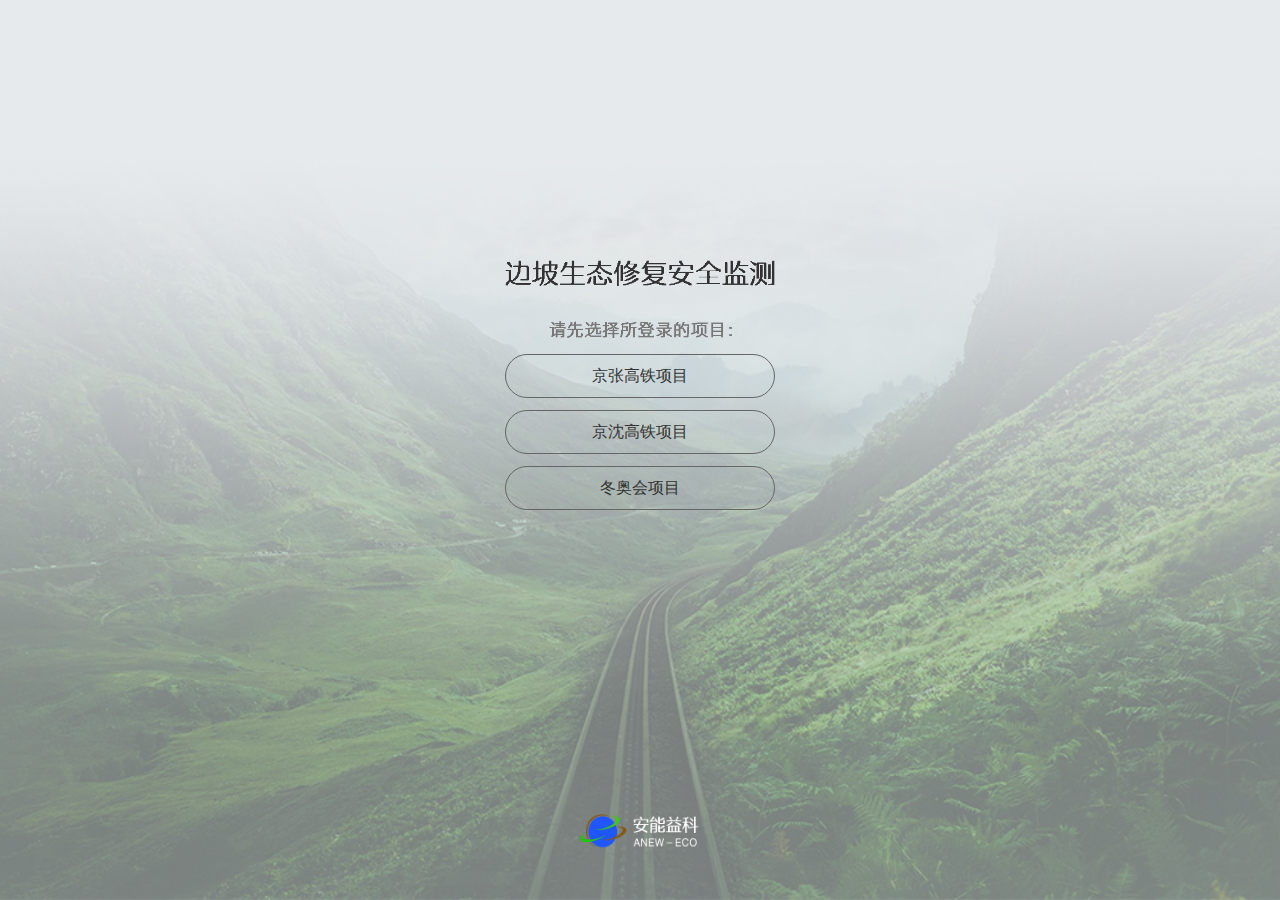
==== commit 6089e6a3: "页面标签图标" ====
--- a/index.html
+++ b/index.html
@@ -4,6 +4,7 @@
 	<meta charset="utf-8">
 	<meta http-equiv="X-UA-Compatible" content="IE=edge">
 	<meta name="viewport" content="width=device-width, initial-scale=1">
+	<link rel="shortcut icon" href="favicon.ico" type="image/x-icon" />
 
 	<link rel="stylesheet" href="./css/reset.css">
 	<link rel="stylesheet" href="./css/index.css">
@@ -46,7 +47,7 @@
 							<!--<span class="caret"></span>-->
 						</button>
 						<ul id="select1" class="dropdown-menu che" aria-labelledby="dropdownMenu1">
-							<li><a href="javascript:;">T1</a></li>
+							<!--<li><a href="javascript:;">T1</a></li>
 							<li><a href="javascript:;">T2</a></li>
 							<li><a href="javascript:;">T3</a></li>
 							<li><a href="javascript:;">T4</a></li>
@@ -58,7 +59,7 @@
 							<li><a href="javascript:;">L1</a></li>
 							<li><a href="javascript:;">L2</a></li>
 							<li><a href="javascript:;">L3</a></li>
-							<li><a href="javascript:;">L4</a></li>
+							<li><a href="javascript:;">L4</a></li>-->
 						</ul>
 					</div>
 					<div class="time_div">
--- a/css/index.css
+++ b/css/index.css
@@ -68,7 +68,7 @@
   background: #fff;
   margin: 10px auto;
 }
-.index div{
+.index>div{
   width: 96%;
   height: 300px;
   /*style="width: 320px;height:280px;"*/
@@ -80,9 +80,15 @@
 }
 .chart_2 div>:nth-child(2){
   width: 37%;
-  height: 72%;
+  /*height: 72%;*/
   margin-right: 2%;
   display: none;
+}
+.height_zhang{
+  height: 32%;
+}
+.height_shen{
+  height: 72%;
 }
 @media screen and (min-width:900px){
   .chart_1 div>:nth-child(2){
